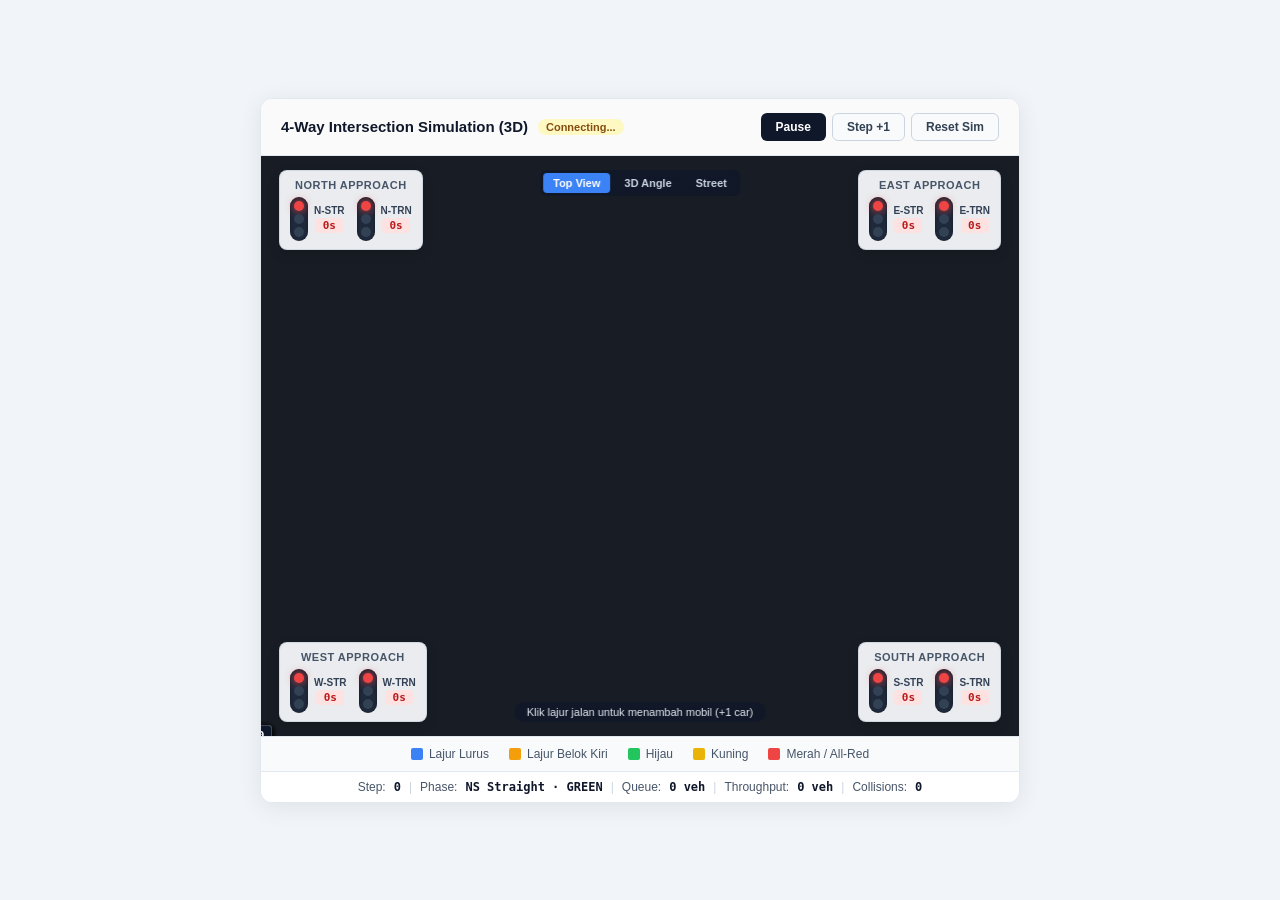
==== simulation3d/index.html @ 38ba03b2 "fix(simulation3d): align RHT lane geometry, turn arcs, and vehicle kinematics; snapshot pre-integrat" ====
<!DOCTYPE html>
<html lang="id">
<head>
  <meta charset="UTF-8">
  <meta name="viewport" content="width=device-width, initial-scale=1.0">
  <title>3D 4-Way Intersection Simulation</title>
  <link rel="stylesheet" href="css/style.css">
  <script type="importmap">
    {
      "imports": {
        "three": "/vendor/three/three.module.min.js",
        "three/addons/": "/vendor/three/addons/"
      }
    }
  </script>
</head>
<body>
  <div class="simulation-container">
    <!-- Top Header Bar matching the 2D panel -->
    <header class="panel-header-row">
      <div class="header-title-group">
        <h2>4-Way Intersection Simulation (3D)</h2>
        <span id="conn-pill" class="conn-pill connecting">Connecting...</span>
      </div>
      <div class="sim-transport-controls">
        <button id="btn-sim-play-pause" class="btn btn-primary" type="button">Pause</button>
        <button id="btn-sim-step" class="btn btn-secondary" type="button">Step +1</button>
        <button id="btn-sim-reset" class="btn btn-secondary" type="button">Reset Sim</button>
      </div>
    </header>

    <!-- 3D Canvas Viewport -->
    <div id="viewport-stage" class="viewport-stage">
      <div id="canvas-container"></div>

      <!-- Approach Signal Heads with Timers (floating 2D overlays synced to 3D approaches) -->
      <!-- North Approach -->
      <div class="approach-overlay approach-north" id="overlay-approach-n">
        <div class="approach-overlay-title">NORTH APPROACH</div>
        <div class="approach-overlay-signals">
          <div class="signal-row" id="sig-row-n-str">
            <div class="sig-housing">
              <span class="sig-lens red active" id="lens-0-r"></span>
              <span class="sig-lens yellow" id="lens-0-y"></span>
              <span class="sig-lens green" id="lens-0-g"></span>
            </div>
            <div class="sig-tag-timer">
              <span class="sig-tag">N-STR</span>
              <span class="sig-timer-pill" id="timer-pill-0">0s</span>
            </div>
          </div>
          <div class="signal-row" id="sig-row-n-trn">
            <div class="sig-housing">
              <span class="sig-lens red active" id="lens-1-r"></span>
              <span class="sig-lens yellow" id="lens-1-y"></span>
              <span class="sig-lens green" id="lens-1-g"></span>
            </div>
            <div class="sig-tag-timer">
              <span class="sig-tag">N-TRN</span>
              <span class="sig-timer-pill" id="timer-pill-1">0s</span>
            </div>
          </div>
        </div>
      </div>

      <!-- South Approach -->
      <div class="approach-overlay approach-south" id="overlay-approach-s">
        <div class="approach-overlay-title">SOUTH APPROACH</div>
        <div class="approach-overlay-signals">
          <div class="signal-row" id="sig-row-s-str">
            <div class="sig-housing">
              <span class="sig-lens red active" id="lens-2-r"></span>
              <span class="sig-lens yellow" id="lens-2-y"></span>
              <span class="sig-lens green" id="lens-2-g"></span>
            </div>
            <div class="sig-tag-timer">
              <span class="sig-tag">S-STR</span>
              <span class="sig-timer-pill" id="timer-pill-2">0s</span>
            </div>
          </div>
          <div class="signal-row" id="sig-row-s-trn">
            <div class="sig-housing">
              <span class="sig-lens red active" id="lens-3-r"></span>
              <span class="sig-lens yellow" id="lens-3-y"></span>
              <span class="sig-lens green" id="lens-3-g"></span>
            </div>
            <div class="sig-tag-timer">
              <span class="sig-tag">S-TRN</span>
              <span class="sig-timer-pill" id="timer-pill-3">0s</span>
            </div>
          </div>
        </div>
      </div>

      <!-- East Approach -->
      <div class="approach-overlay approach-east" id="overlay-approach-e">
        <div class="approach-overlay-title">EAST APPROACH</div>
        <div class="approach-overlay-signals">
          <div class="signal-row" id="sig-row-e-str">
            <div class="sig-housing">
              <span class="sig-lens red active" id="lens-4-r"></span>
              <span class="sig-lens yellow" id="lens-4-y"></span>
              <span class="sig-lens green" id="lens-4-g"></span>
            </div>
            <div class="sig-tag-timer">
              <span class="sig-tag">E-STR</span>
              <span class="sig-timer-pill" id="timer-pill-4">0s</span>
            </div>
          </div>
          <div class="signal-row" id="sig-row-e-trn">
            <div class="sig-housing">
              <span class="sig-lens red active" id="lens-5-r"></span>
              <span class="sig-lens yellow" id="lens-5-y"></span>
              <span class="sig-lens green" id="lens-5-g"></span>
            </div>
            <div class="sig-tag-timer">
              <span class="sig-tag">E-TRN</span>
              <span class="sig-timer-pill" id="timer-pill-5">0s</span>
            </div>
          </div>
        </div>
      </div>

      <!-- West Approach -->
      <div class="approach-overlay approach-west" id="overlay-approach-w">
        <div class="approach-overlay-title">WEST APPROACH</div>
        <div class="approach-overlay-signals">
          <div class="signal-row" id="sig-row-w-str">
            <div class="sig-housing">
              <span class="sig-lens red active" id="lens-6-r"></span>
              <span class="sig-lens yellow" id="lens-6-y"></span>
              <span class="sig-lens green" id="lens-6-g"></span>
            </div>
            <div class="sig-tag-timer">
              <span class="sig-tag">W-STR</span>
              <span class="sig-timer-pill" id="timer-pill-6">0s</span>
            </div>
          </div>
          <div class="signal-row" id="sig-row-w-trn">
            <div class="sig-housing">
              <span class="sig-lens red active" id="lens-7-r"></span>
              <span class="sig-lens yellow" id="lens-7-y"></span>
              <span class="sig-lens green" id="lens-7-g"></span>
            </div>
            <div class="sig-tag-timer">
              <span class="sig-tag">W-TRN</span>
              <span class="sig-timer-pill" id="timer-pill-7">0s</span>
            </div>
          </div>
        </div>
      </div>

      <!-- Lane Queue Badges (positioned over the 8 incoming lanes) -->
      <div class="queue-badge-anchor" id="qbadge-0">0</div>
      <div class="queue-badge-anchor" id="qbadge-1">0</div>
      <div class="queue-badge-anchor" id="qbadge-2">0</div>
      <div class="queue-badge-anchor" id="qbadge-3">0</div>
      <div class="queue-badge-anchor" id="qbadge-4">0</div>
      <div class="queue-badge-anchor" id="qbadge-5">0</div>
      <div class="queue-badge-anchor" id="qbadge-6">0</div>
      <div class="queue-badge-anchor" id="qbadge-7">0</div>

      <!-- Collision Alert Banner -->
      <div id="collision-alert" class="collision-alert hidden">
        <span class="alert-icon">!</span>
        <div class="alert-text">
          <strong id="alert-title">COLLISION EVENT</strong>
          <span id="alert-subtitle">Conflict in intersection box</span>
        </div>
      </div>

      <!-- Camera View Angle Controls -->
      <div class="camera-controls-floating">
        <button id="btn-cam-top" class="cam-btn active" type="button" title="Top-down orthographic perspective">Top View</button>
        <button id="btn-cam-angle" class="cam-btn" type="button" title="Perspective 3D orbit angle">3D Angle</button>
        <button id="btn-cam-street" class="cam-btn" type="button" title="Driver street-level view">Street</button>
      </div>

      <!-- Click to spawn hint -->
      <div class="spawn-hint-pill">
        Klik lajur jalan untuk menambah mobil (+1 car)
      </div>
    </div>

    <!-- Legend bar matching the exact 2D panel -->
    <div class="sim-legend-bar">
      <span class="legend-chip"><span class="swatch swatch-straight"></span><span>Lajur Lurus</span></span>
      <span class="legend-chip"><span class="swatch swatch-turn"></span><span>Lajur Belok Kiri</span></span>
      <span class="legend-chip"><span class="swatch swatch-green"></span><span>Hijau</span></span>
      <span class="legend-chip"><span class="swatch swatch-amber"></span><span>Kuning</span></span>
      <span class="legend-chip"><span class="swatch swatch-red"></span><span>Merah / All-Red</span></span>
    </div>

    <!-- Quick info footer -->
    <div class="sim-footer-bar">
      <div class="footer-meta">
        <span class="footer-label">Step:</span>
        <strong id="meta-step" class="mono-val">0</strong>
        <span class="footer-divider">|</span>
        <span class="footer-label">Phase:</span>
        <strong id="meta-phase" class="mono-val">NS Straight · GREEN</strong>
        <span class="footer-divider">|</span>
        <span class="footer-label">Queue:</span>
        <strong id="meta-queue" class="mono-val">0 veh</strong>
        <span class="footer-divider">|</span>
        <span class="footer-label">Throughput:</span>
        <strong id="meta-throughput" class="mono-val">0 veh</strong>
        <span class="footer-divider">|</span>
        <span class="footer-label">Collisions:</span>
        <strong id="meta-collisions" class="mono-val">0</strong>
      </div>
    </div>
  </div>

  <script type="module" src="js/main.js"></script>
</body>
</html>
---- simulation3d/css/style.css ----
/* Style matching the exact 4-Way Intersection Simulation UI */
:root {
  --bg-panel: #ffffff;
  --bg-viewport: #181c24;
  --border-color: #e2e8f0;
  --text-primary: #0f172a;
  --text-secondary: #475569;
  --text-muted: #64748b;
  --color-straight: #3b82f6;
  --color-turn: #f59e0b;
  --color-green: #22c55e;
  --color-amber: #eab308;
  --color-red: #ef4444;
  --font-mono: ui-monospace, SFMono-Regular, Menlo, Monaco, Consolas, monospace;
  --font-sans: -apple-system, BlinkMacSystemFont, "Segoe UI", Roboto, Helvetica, Arial, sans-serif;
}

* {
  box-sizing: border-box;
  margin: 0;
  padding: 0;
}

body {
  background: #f1f5f9;
  font-family: var(--font-sans);
  font-size: 13px;
  color: var(--text-primary);
  display: flex;
  justify-content: center;
  align-items: center;
  min-height: 100vh;
  padding: 20px;
}

.simulation-container {
  width: 760px;
  background: var(--bg-panel);
  border: 1px solid var(--border-color);
  border-radius: 12px;
  box-shadow: 0 4px 24px rgba(0, 0, 0, 0.08);
  overflow: hidden;
  display: flex;
  flex-direction: column;
}

/* Header Row */
.panel-header-row {
  display: flex;
  justify-content: space-between;
  align-items: center;
  padding: 14px 20px;
  border-bottom: 1px solid var(--border-color);
  background: #fafafa;
}

.header-title-group {
  display: flex;
  align-items: center;
  gap: 10px;
}

.header-title-group h2 {
  font-size: 15px;
  font-weight: 700;
  color: #0f172a;
}

.conn-pill {
  font-size: 11px;
  font-weight: 600;
  padding: 2px 8px;
  border-radius: 10px;
}

.conn-pill.connected {
  background: #dcfce7;
  color: #15803d;
}

.conn-pill.connecting {
  background: #fef9c3;
  color: #854d0e;
}

.conn-pill.offline {
  background: #fee2e2;
  color: #b91c1c;
}

/* Transport Buttons */
.sim-transport-controls {
  display: flex;
  gap: 6px;
}

.btn {
  padding: 6px 14px;
  font-size: 12px;
  font-weight: 600;
  border-radius: 6px;
  border: 1px solid transparent;
  cursor: pointer;
  transition: all 0.15s ease;
}

.btn-primary {
  background: #0f172a;
  color: #ffffff;
}

.btn-primary:hover {
  background: #1e293b;
}

.btn-secondary {
  background: #f8fafc;
  border-color: #cbd5e1;
  color: #334155;
}

.btn-secondary:hover {
  background: #f1f5f9;
  border-color: #94a3b8;
}

/* 3D Viewport Stage */
.viewport-stage {
  position: relative;
  width: 100%;
  height: 580px;
  background: var(--bg-viewport);
  overflow: hidden;
}

#canvas-container {
  width: 100%;
  height: 100%;
}

/* Approach Signal Overlays matching the 2D layout */
.approach-overlay {
  position: absolute;
  padding: 8px 10px;
  background: rgba(248, 250, 252, 0.94);
  border: 1px solid rgba(203, 213, 225, 0.85);
  border-radius: 8px;
  box-shadow: 0 4px 12px rgba(0, 0, 0, 0.12);
  pointer-events: none;
  z-index: 10;
  backdrop-filter: blur(4px);
}

.approach-overlay-title {
  font-size: 11px;
  font-weight: 700;
  color: #475569;
  letter-spacing: 0.5px;
  margin-bottom: 6px;
  text-align: center;
}

.approach-overlay-signals {
  display: flex;
  gap: 12px;
}

.signal-row {
  display: flex;
  align-items: center;
  gap: 6px;
}

.sig-housing {
  display: flex;
  flex-direction: column;
  gap: 3px;
  padding: 4px;
  background: #1e293b;
  border-radius: 12px;
  box-shadow: inset 0 1px 3px rgba(0, 0, 0, 0.4);
}

.sig-lens {
  width: 10px;
  height: 10px;
  border-radius: 50%;
  background: #334155;
  transition: all 0.2s ease;
}

.sig-lens.red.active {
  background: #ef4444;
  box-shadow: 0 0 8px #ef4444;
}

.sig-lens.yellow.active {
  background: #eab308;
  box-shadow: 0 0 8px #eab308;
}

.sig-lens.green.active {
  background: #22c55e;
  box-shadow: 0 0 8px #22c55e;
}

.sig-tag-timer {
  display: flex;
  flex-direction: column;
  align-items: center;
  gap: 2px;
}

.sig-tag {
  font-size: 10px;
  font-weight: 700;
  color: #334155;
}

.sig-timer-pill {
  font-family: var(--font-mono);
  font-size: 11px;
  font-weight: 600;
  padding: 1px 6px;
  border-radius: 4px;
  background: #fee2e2;
  color: #b91c1c;
  min-width: 28px;
  text-align: center;
}

.sig-timer-pill.green {
  background: #dcfce7;
  color: #15803d;
}

.sig-timer-pill.yellow {
  background: #fef9c3;
  color: #854d0e;
}

/* Positioning the 4 overlays in the 4 corners matching RHT incoming approaches */
.approach-north {
  top: 14px;
  left: 18px;
}

.approach-east {
  top: 14px;
  right: 18px;
}

.approach-south {
  bottom: 14px;
  right: 18px;
}

.approach-west {
  bottom: 14px;
  left: 18px;
}

/* Queue Badges on the 8 Lanes */
.queue-badge-anchor {
  position: absolute;
  width: 22px;
  height: 22px;
  border-radius: 4px;
  background: #0f172a;
  color: #ffffff;
  font-family: var(--font-mono);
  font-size: 11px;
  font-weight: 700;
  display: flex;
  align-items: center;
  justify-content: center;
  box-shadow: 0 2px 6px rgba(0, 0, 0, 0.35);
  pointer-events: none;
  z-index: 12;
  transform: translate(-50%, -50%);
  border: 1px solid rgba(255, 255, 255, 0.2);
}

/* Camera controls floating bar */
.camera-controls-floating {
  position: absolute;
  top: 14px;
  left: 50%;
  transform: translateX(-50%);
  display: flex;
  gap: 4px;
  padding: 3px;
  background: rgba(15, 23, 42, 0.75);
  backdrop-filter: blur(6px);
  border-radius: 6px;
  z-index: 15;
}

.cam-btn {
  padding: 4px 10px;
  background: transparent;
  border: none;
  border-radius: 4px;
  color: #cbd5e1;
  font-size: 11px;
  font-weight: 600;
  cursor: pointer;
  transition: all 0.15s ease;
}

.cam-btn:hover {
  color: #ffffff;
}

.cam-btn.active {
  background: #3b82f6;
  color: #ffffff;
}

/* Spawn hint pill */
.spawn-hint-pill {
  position: absolute;
  bottom: 14px;
  left: 50%;
  transform: translateX(-50%);
  padding: 4px 12px;
  background: rgba(15, 23, 42, 0.75);
  color: #e2e8f0;
  font-size: 11px;
  border-radius: 12px;
  backdrop-filter: blur(6px);
  pointer-events: none;
  z-index: 15;
}

/* Collision Alert Banner */
.collision-alert {
  position: absolute;
  top: 52px;
  left: 50%;
  transform: translateX(-50%);
  display: flex;
  align-items: center;
  gap: 8px;
  padding: 8px 16px;
  background: rgba(239, 68, 68, 0.95);
  color: #ffffff;
  border-radius: 6px;
  box-shadow: 0 4px 16px rgba(239, 68, 68, 0.4);
  z-index: 20;
  transition: opacity 0.3s ease;
}

.collision-alert.hidden {
  opacity: 0;
  pointer-events: none;
}

.alert-icon {
  width: 18px;
  height: 18px;
  border-radius: 50%;
  background: #ffffff;
  color: #ef4444;
  font-weight: 800;
  font-size: 12px;
  display: flex;
  align-items: center;
  justify-content: center;
}

.alert-text strong {
  display: block;
  font-size: 11px;
}

.alert-text span {
  font-size: 10px;
  opacity: 0.9;
}

/* Legend Bar matching screenshot */
.sim-legend-bar {
  display: flex;
  justify-content: center;
  align-items: center;
  gap: 20px;
  padding: 10px 16px;
  background: #f8fafc;
  border-top: 1px solid var(--border-color);
  font-size: 12px;
  color: var(--text-secondary);
}

.legend-chip {
  display: flex;
  align-items: center;
  gap: 6px;
}

.swatch {
  width: 12px;
  height: 12px;
  border-radius: 2px;
}

.swatch-straight { background: var(--color-straight); }
.swatch-turn { background: var(--color-turn); }
.swatch-green { background: var(--color-green); }
.swatch-amber { background: var(--color-amber); }
.swatch-red { background: var(--color-red); }

/* Footer Meta Bar */
.sim-footer-bar {
  padding: 8px 16px;
  background: #ffffff;
  border-top: 1px solid var(--border-color);
  display: flex;
  justify-content: center;
  font-size: 12px;
}

.footer-meta {
  display: flex;
  align-items: center;
  gap: 8px;
  color: var(--text-secondary);
}

.footer-divider {
  color: #cbd5e1;
}

.mono-val {
  font-family: var(--font-mono);
  font-weight: 600;
  color: var(--text-primary);
}
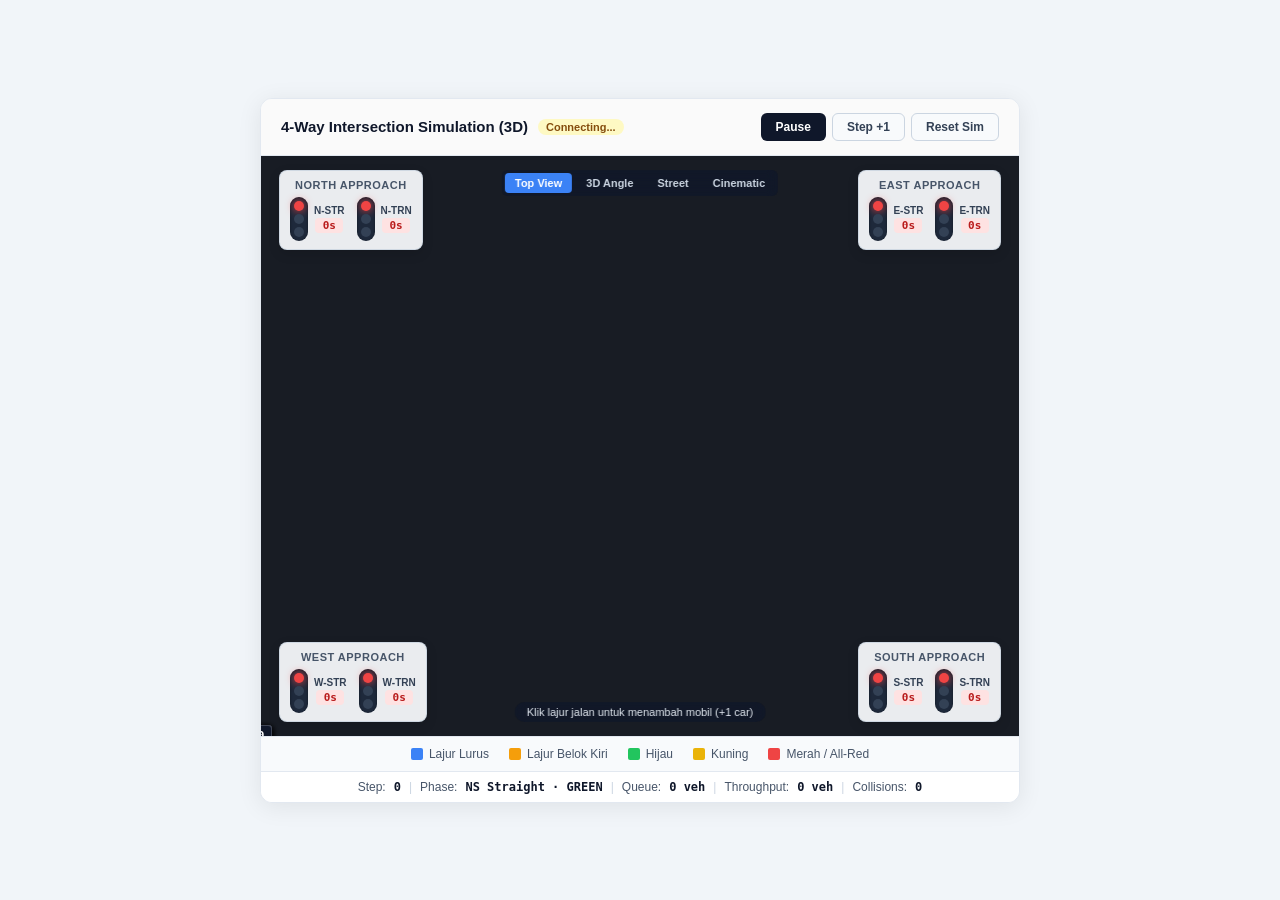
==== commit 133f4e2e: "chore: finalize Env v2 checkpoints, 3D cinematic views, benchmarks, and documentation" ====
--- a/simulation3d/index.html
+++ b/simulation3d/index.html
@@ -171,9 +171,10 @@
 
       <!-- Camera View Angle Controls -->
       <div class="camera-controls-floating">
-        <button id="btn-cam-top" class="cam-btn active" type="button" title="Top-down orthographic perspective">Top View</button>
-        <button id="btn-cam-angle" class="cam-btn" type="button" title="Perspective 3D orbit angle">3D Angle</button>
-        <button id="btn-cam-street" class="cam-btn" type="button" title="Driver street-level view">Street</button>
+        <button id="btn-cam-top" class="cam-btn active" type="button">Top View</button>
+        <button id="btn-cam-angle" class="cam-btn" type="button">3D Angle</button>
+        <button id="btn-cam-street" class="cam-btn" type="button">Street</button>
+        <button id="btn-cam-cinematic" class="cam-btn" type="button">Cinematic</button>
       </div>
 
       <!-- Click to spawn hint -->
